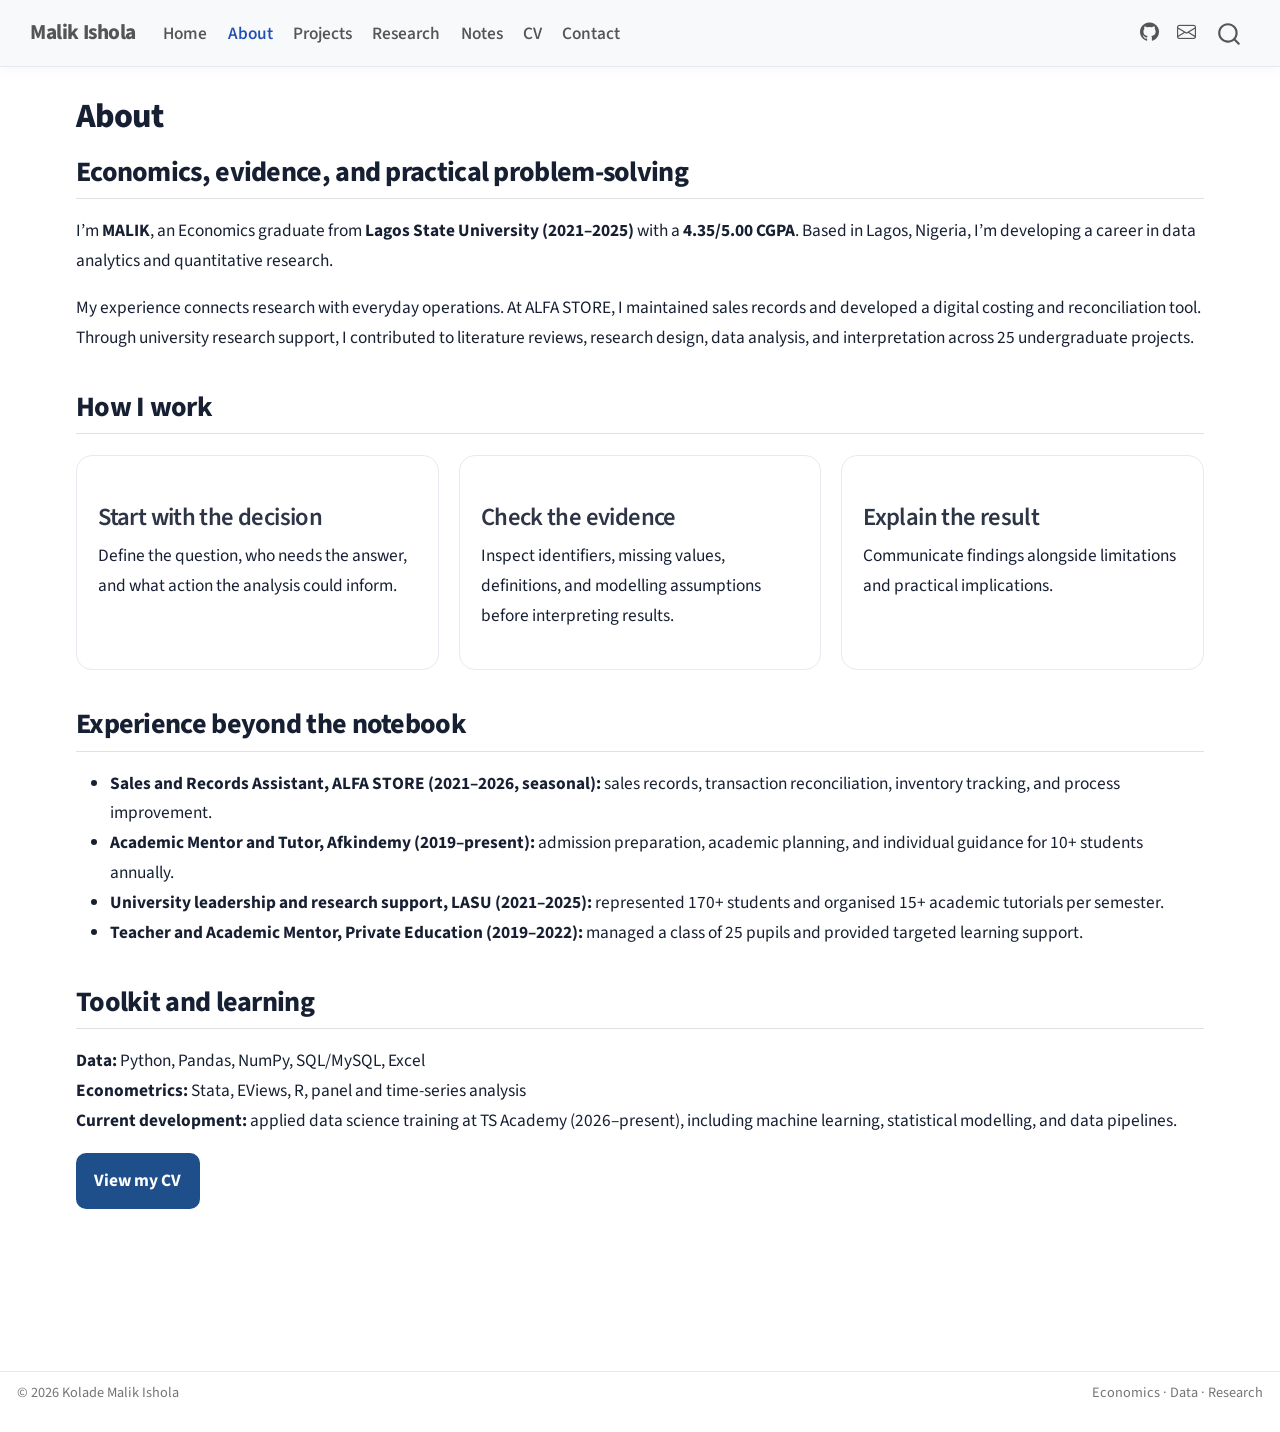
==== about.html @ ad55d072 "Built site for gh-pages" ====
<!DOCTYPE html>
<html xmlns="http://www.w3.org/1999/xhtml" lang="en" xml:lang="en"><head>

<meta charset="utf-8">
<meta name="generator" content="quarto-1.10.18">

<meta name="viewport" content="width=device-width, initial-scale=1.0, user-scalable=yes">


<title>About – Malik Ishola</title>
<style>
/* Default styles provided by pandoc.
** See https://pandoc.org/MANUAL.html#variables-for-html for config info.
*/
span.smallcaps{font-variant: small-caps;}
div.columns{display: flex; gap: 1.5em;}
div.column{flex: auto;}
@media screen {
div.columns{gap: min(4vw, 1.5em);}
div.column{overflow-x: auto;}
}
div.hanging-indent{margin-left: 1.5em; text-indent: -1.5em;}
ul.task-list{list-style: none;}
ul.task-list li input[type="checkbox"] {
  width: 0.8em;
  margin: 0 0.8em 0.2em -1em; /* quarto-specific, see https://github.com/quarto-dev/quarto-cli/issues/4556 */ 
  vertical-align: middle;
}
</style>


<script src="site_libs/quarto-nav/quarto-nav.js"></script>
<script src="site_libs/quarto-nav/headroom.min.js"></script>
<script src="site_libs/clipboard/clipboard.min.js"></script>
<script src="site_libs/quarto-search/autocomplete.umd.js"></script>
<script src="site_libs/quarto-search/fuse.min.js"></script>
<script src="site_libs/quarto-search/quarto-search.js"></script>
<meta name="quarto:offset" content="./">
<script src="site_libs/quarto-html/quarto.js" type="module"></script>
<script src="site_libs/quarto-html/tabsets/tabsets.js" type="module"></script>
<script src="site_libs/quarto-html/popper.min.js"></script>
<script src="site_libs/quarto-html/tippy.umd.min.js"></script>
<script src="site_libs/quarto-html/anchor.min.js"></script>
<link href="site_libs/quarto-html/tippy.css" rel="stylesheet">
<link href="site_libs/quarto-html/quarto-syntax-highlighting-64a204ab8560d761af7679ceaba22944.css" rel="stylesheet" id="quarto-text-highlighting-styles">
<script src="site_libs/bootstrap/bootstrap.min.js"></script>
<link href="site_libs/bootstrap/bootstrap-icons.css" rel="stylesheet">
<link href="site_libs/bootstrap/bootstrap-ea1971949f186b5d7ecce1fd3cf000e4.min.css" rel="stylesheet" append-hash="true" id="quarto-bootstrap" data-mode="light">
<script id="quarto-search-options" type="application/json">{
  "location": "navbar",
  "copy-button": false,
  "collapse-after": 3,
  "panel-placement": "end",
  "type": "overlay",
  "limit": 50,
  "keyboard-shortcut": [
    "f",
    "/",
    "s"
  ],
  "show-item-context": false,
  "language": {
    "search-no-results-text": "No results",
    "search-matching-documents-text": "matching documents",
    "search-copy-link-title": "Copy link to search",
    "search-hide-matches-text": "Hide additional matches",
    "search-more-match-text": "more match in this document",
    "search-more-matches-text": "more matches in this document",
    "search-clear-button-title": "Clear",
    "search-text-placeholder": "",
    "search-detached-cancel-button-title": "Cancel",
    "search-submit-button-title": "Submit",
    "search-label": "Search"
  }
}</script>
<style>html{ scroll-behavior: smooth; }</style>


<link rel="stylesheet" href="styles.css">
</head>

<body class="nav-fixed quarto-light">

<div id="quarto-search-results"></div>
  <header id="quarto-header" class="headroom fixed-top">
    <nav class="navbar navbar-expand-lg " data-bs-theme="dark">
      <div class="navbar-container container-fluid">
      <div class="navbar-brand-container mx-auto">
    <a class="navbar-brand" href="./index.html">
    <span class="navbar-title">Malik Ishola</span>
    </a>
  </div>
            <div id="quarto-search" class="" title="Search"></div>
          <button class="navbar-toggler" type="button" data-bs-toggle="collapse" data-bs-target="#navbarCollapse" aria-controls="navbarCollapse" role="menu" aria-expanded="false" aria-label="Toggle navigation" onclick="if (window.quartoToggleHeadroom) { window.quartoToggleHeadroom(); }">
  <span class="navbar-toggler-icon"></span>
</button>
          <div class="collapse navbar-collapse" id="navbarCollapse">
            <ul class="navbar-nav navbar-nav-scroll me-auto">
  <li class="nav-item">
    <a class="nav-link" href="./index.html"> 
<span class="menu-text">Home</span></a>
  </li>  
  <li class="nav-item">
    <a class="nav-link active" href="./about.html" aria-current="page"> 
<span class="menu-text">About</span></a>
  </li>  
  <li class="nav-item">
    <a class="nav-link" href="./projects.html"> 
<span class="menu-text">Projects</span></a>
  </li>  
  <li class="nav-item">
    <a class="nav-link" href="./research.html"> 
<span class="menu-text">Research</span></a>
  </li>  
  <li class="nav-item">
    <a class="nav-link" href="./articles.html"> 
<span class="menu-text">Notes</span></a>
  </li>  
  <li class="nav-item">
    <a class="nav-link" href="./cv.html"> 
<span class="menu-text">CV</span></a>
  </li>  
  <li class="nav-item">
    <a class="nav-link" href="./contact.html"> 
<span class="menu-text">Contact</span></a>
  </li>  
</ul>
            <ul class="navbar-nav navbar-nav-scroll ms-auto">
  <li class="nav-item compact">
    <a class="nav-link" href="https://github.com/Nicholasmile"> <i class="bi bi-github" role="img" aria-label="GitHub profile">
</i> 
<span class="menu-text"></span></a>
  </li>  
  <li class="nav-item compact">
    <a class="nav-link" href="mailto:theonlykolademalik@gmail.com"> <i class="bi bi-envelope" role="img" aria-label="Email Malik">
</i> 
<span class="menu-text"></span></a>
  </li>  
</ul>
          </div> <!-- /navcollapse -->
            <div class="quarto-navbar-tools">
</div>
      </div> <!-- /container-fluid -->
    </nav>
</header>
<!-- content -->
<div id="quarto-content" class="quarto-container page-columns page-rows-contents page-layout-full page-navbar">
<!-- sidebar -->
<!-- margin-sidebar -->
    
<!-- main -->
<main class="content column-page" id="quarto-document-content">

<header id="title-block-header" class="quarto-title-block default">
<div class="quarto-title">
<h1 class="title">About</h1>
</div>



<div class="quarto-title-meta column-page">

    
  
    
  </div>
  


</header>


<section id="economics-evidence-and-practical-problem-solving" class="level2">
<h2 class="anchored" data-anchor-id="economics-evidence-and-practical-problem-solving">Economics, evidence, and practical problem-solving</h2>
<p>I’m <strong>MALIK</strong>, an Economics graduate from <strong>Lagos State University (2021–2025)</strong> with a <strong>4.35/5.00 CGPA</strong>. Based in Lagos, Nigeria, I’m developing a career in data analytics and quantitative research.</p>
<p>My experience connects research with everyday operations. At ALFA STORE, I maintained sales records and developed a digital costing and reconciliation tool. Through university research support, I contributed to literature reviews, research design, data analysis, and interpretation across 25 undergraduate projects.</p>
</section>
<section id="how-i-work" class="level2">
<h2 class="anchored" data-anchor-id="how-i-work">How I work</h2>
<div class="card-grid">
<section id="start-with-the-decision" class="level3 info-card">
<h3 class="anchored" data-anchor-id="start-with-the-decision">Start with the decision</h3>
<p>Define the question, who needs the answer, and what action the analysis could inform.</p>
</section>
<section id="check-the-evidence" class="level3 info-card">
<h3 class="anchored" data-anchor-id="check-the-evidence">Check the evidence</h3>
<p>Inspect identifiers, missing values, definitions, and modelling assumptions before interpreting results.</p>
</section>
<section id="explain-the-result" class="level3 info-card">
<h3 class="anchored" data-anchor-id="explain-the-result">Explain the result</h3>
<p>Communicate findings alongside limitations and practical implications.</p>
</section>
</div>
</section>
<section id="experience-beyond-the-notebook" class="level2">
<h2 class="anchored" data-anchor-id="experience-beyond-the-notebook">Experience beyond the notebook</h2>
<ul>
<li><strong>Sales and Records Assistant, ALFA STORE (2021–2026, seasonal):</strong> sales records, transaction reconciliation, inventory tracking, and process improvement.</li>
<li><strong>Academic Mentor and Tutor, Afkindemy (2019–present):</strong> admission preparation, academic planning, and individual guidance for 10+ students annually.</li>
<li><strong>University leadership and research support, LASU (2021–2025):</strong> represented 170+ students and organised 15+ academic tutorials per semester.</li>
<li><strong>Teacher and Academic Mentor, Private Education (2019–2022):</strong> managed a class of 25 pupils and provided targeted learning support.</li>
</ul>
</section>
<section id="toolkit-and-learning" class="level2">
<h2 class="anchored" data-anchor-id="toolkit-and-learning">Toolkit and learning</h2>
<p><strong>Data:</strong> Python, Pandas, NumPy, SQL/MySQL, Excel<br>
<strong>Econometrics:</strong> Stata, EViews, R, panel and time-series analysis<br>
<strong>Current development:</strong> applied data science training at TS Academy (2026–present), including machine learning, statistical modelling, and data pipelines.</p>
<p><a href="./cv.html" class="btn-primary-custom">View my CV</a></p>


</section>

<a onclick="window.scrollTo(0, 0); return false;" role="button" id="quarto-back-to-top"><i class="bi bi-arrow-up"></i> Back to top</a></main> <!-- /main -->
<script id="quarto-html-after-body" type="application/javascript">
  window.document.addEventListener("DOMContentLoaded", function (event) {
    const icon = "";
    const anchorJS = new window.AnchorJS();
    anchorJS.options = {
      placement: 'right',
      icon: icon
    };
    anchorJS.add('.anchored');
    const isCodeAnnotation = (el) => {
      for (const clz of el.classList) {
        if (clz.startsWith('code-annotation-')) {                     
          return true;
        }
      }
      return false;
    }
    const onCopySuccess = function(e) {
      // button target
      const button = e.trigger;
      // don't keep focus
      button.blur();
      // flash "checked"
      button.classList.add('code-copy-button-checked');
      var currentTitle = button.getAttribute("title");
      button.setAttribute("title", "Copied!");
      let tooltip;
      if (window.bootstrap) {
        button.setAttribute("data-bs-toggle", "tooltip");
        button.setAttribute("data-bs-placement", "left");
        button.setAttribute("data-bs-title", "Copied!");
        tooltip = new bootstrap.Tooltip(button, 
          { trigger: "manual", 
            customClass: "code-copy-button-tooltip",
            offset: [0, -8]});
        tooltip.show();    
      }
      setTimeout(function() {
        if (tooltip) {
          tooltip.hide();
          button.removeAttribute("data-bs-title");
          button.removeAttribute("data-bs-toggle");
          button.removeAttribute("data-bs-placement");
        }
        button.setAttribute("title", currentTitle);
        button.classList.remove('code-copy-button-checked');
      }, 1000);
      // clear code selection
      e.clearSelection();
    }
    const getTextToCopy = function(trigger) {
      const outerScaffold = trigger.parentElement.cloneNode(true);
      const codeEl = outerScaffold.querySelector('code');
      for (const childEl of codeEl.children) {
        if (isCodeAnnotation(childEl)) {
          childEl.remove();
        }
      }
      return codeEl.innerText;
    }
    const clipboard = new window.ClipboardJS('.code-copy-button:not([data-in-quarto-modal])', {
      text: getTextToCopy
    });
    clipboard.on('success', onCopySuccess);
    if (window.document.getElementById('quarto-embedded-source-code-modal')) {
      const clipboardModal = new window.ClipboardJS('.code-copy-button[data-in-quarto-modal]', {
        text: getTextToCopy,
        container: window.document.getElementById('quarto-embedded-source-code-modal')
      });
      clipboardModal.on('success', onCopySuccess);
    }
      var localhostRegex = new RegExp(/^(?:http|https):\/\/localhost\:?[0-9]*\//);
      var mailtoRegex = new RegExp(/^mailto:/);
        var filterRegex = new RegExp("https:\/\/nicholasmile\.github\.io\/malik_kolade\.github\.io\/");
      var isInternal = (href) => {
          return filterRegex.test(href) || localhostRegex.test(href) || mailtoRegex.test(href);
      }
      // Inspect non-navigation links and adorn them if external
     var links = window.document.querySelectorAll('a[href]:not(.nav-link):not(.navbar-brand):not(.toc-action):not(.sidebar-link):not(.sidebar-item-toggle):not(.pagination-link):not(.no-external):not([aria-hidden]):not(.dropdown-item):not(.quarto-navigation-tool):not(.about-link)');
      for (var i=0; i<links.length; i++) {
        const link = links[i];
        if (!isInternal(link.href)) {
          // undo the damage that might have been done by quarto-nav.js in the case of
          // links that we want to consider external
          if (link.dataset.originalHref !== undefined) {
            link.href = link.dataset.originalHref;
          }
            // target, if specified
            link.setAttribute("target", "_blank");
            if (link.getAttribute("rel") === null) {
              link.setAttribute("rel", "noopener");
            }
        }
      }
    function tippyHover(el, contentFn, onTriggerFn, onUntriggerFn) {
      const config = {
        allowHTML: true,
        maxWidth: 500,
        delay: 100,
        arrow: false,
        appendTo: function(el) {
            return el.parentElement;
        },
        interactive: true,
        interactiveBorder: 10,
        theme: 'quarto',
        placement: 'bottom-start',
      };
      if (contentFn) {
        config.content = contentFn;
      }
      if (onTriggerFn) {
        config.onTrigger = onTriggerFn;
      }
      if (onUntriggerFn) {
        config.onUntrigger = onUntriggerFn;
      }
      window.tippy(el, config); 
    }
    const noterefs = window.document.querySelectorAll('a[role="doc-noteref"]');
    for (var i=0; i<noterefs.length; i++) {
      const ref = noterefs[i];
      tippyHover(ref, function() {
        // use id or data attribute instead here
        let href = ref.getAttribute('data-footnote-href') || ref.getAttribute('href');
        try { href = new URL(href).hash; } catch {}
        const id = href.replace(/^#\/?/, "");
        const note = window.document.getElementById(id);
        if (note) {
          return note.innerHTML;
        } else {
          return "";
        }
      });
    }
    const xrefs = window.document.querySelectorAll('a.quarto-xref');
    const processXRef = (id, note) => {
      // Strip column container classes
      const stripColumnClz = (el) => {
        el.classList.remove("page-full", "page-columns");
        if (el.children) {
          for (const child of el.children) {
            stripColumnClz(child);
          }
        }
      }
      stripColumnClz(note)
      if (id === null || id.startsWith('sec-')) {
        // Special case sections, only their first couple elements
        const container = document.createElement("div");
        if (note.children && note.children.length > 2) {
          container.appendChild(note.children[0].cloneNode(true));
          for (let i = 1; i < note.children.length; i++) {
            const child = note.children[i];
            if (child.tagName === "P" && child.innerText === "") {
              continue;
            } else {
              container.appendChild(child.cloneNode(true));
              break;
            }
          }
          if (window.Quarto?.typesetMath) {
            window.Quarto.typesetMath(container);
          }
          return container.innerHTML
        } else {
          if (window.Quarto?.typesetMath) {
            window.Quarto.typesetMath(note);
          }
          return note.innerHTML;
        }
      } else {
        // Remove any anchor links if they are present
        const anchorLink = note.querySelector('a.anchorjs-link');
        if (anchorLink) {
          anchorLink.remove();
        }
        if (window.Quarto?.typesetMath) {
          window.Quarto.typesetMath(note);
        }
        if (note.classList.contains("callout")) {
          return note.outerHTML;
        } else {
          return note.innerHTML;
        }
      }
    }
    for (var i=0; i<xrefs.length; i++) {
      const xref = xrefs[i];
      tippyHover(xref, undefined, function(instance) {
        instance.disable();
        let url = xref.getAttribute('href');
        let hash = undefined; 
        if (url.startsWith('#')) {
          hash = url;
        } else {
          try { hash = new URL(url).hash; } catch {}
        }
        if (hash) {
          const id = hash.replace(/^#\/?/, "");
          const note = window.document.getElementById(id);
          if (note !== null) {
            try {
              const html = processXRef(id, note.cloneNode(true));
              instance.setContent(html);
            } finally {
              instance.enable();
              instance.show();
            }
          } else {
            // See if we can fetch this
            fetch(url.split('#')[0])
            .then(res => res.text())
            .then(html => {
              const parser = new DOMParser();
              const htmlDoc = parser.parseFromString(html, "text/html");
              const note = htmlDoc.getElementById(id);
              if (note !== null) {
                const html = processXRef(id, note);
                instance.setContent(html);
              } 
            }).finally(() => {
              instance.enable();
              instance.show();
            });
          }
        } else {
          // See if we can fetch a full url (with no hash to target)
          // This is a special case and we should probably do some content thinning / targeting
          fetch(url)
          .then(res => res.text())
          .then(html => {
            const parser = new DOMParser();
            const htmlDoc = parser.parseFromString(html, "text/html");
            const note = htmlDoc.querySelector('main.content');
            if (note !== null) {
              // This should only happen for chapter cross references
              // (since there is no id in the URL)
              // remove the first header
              if (note.children.length > 0 && note.children[0].tagName === "HEADER") {
                note.children[0].remove();
              }
              const html = processXRef(null, note);
              instance.setContent(html);
            } 
          }).finally(() => {
            instance.enable();
            instance.show();
          });
        }
      }, function(instance) {
      });
    }
        let selectedAnnoteEl;
        const selectorForAnnotation = ( cell, annotation) => {
          let cellAttr = 'data-code-cell="' + cell + '"';
          let lineAttr = 'data-code-annotation="' +  annotation + '"';
          const selector = 'span[' + cellAttr + '][' + lineAttr + ']';
          return selector;
        }
        const selectCodeLines = (annoteEl) => {
          const doc = window.document;
          const targetCell = annoteEl.getAttribute("data-target-cell");
          const targetAnnotation = annoteEl.getAttribute("data-target-annotation");
          const annoteSpan = window.document.querySelector(selectorForAnnotation(targetCell, targetAnnotation));
          const lines = annoteSpan.getAttribute("data-code-lines").split(",");
          const lineIds = lines.map((line) => {
            return targetCell + "-" + line;
          })
          let top = null;
          let height = null;
          let parent = null;
          if (lineIds.length > 0) {
              //compute the position of the single el (top and bottom and make a div)
              const el = window.document.getElementById(lineIds[0]);
              top = el.offsetTop;
              height = el.offsetHeight;
              parent = el.parentElement.parentElement;
            if (lineIds.length > 1) {
              const lastEl = window.document.getElementById(lineIds[lineIds.length - 1]);
              const bottom = lastEl.offsetTop + lastEl.offsetHeight;
              height = bottom - top;
            }
            if (top !== null && height !== null && parent !== null) {
              // cook up a div (if necessary) and position it 
              let div = window.document.getElementById("code-annotation-line-highlight");
              if (div === null) {
                div = window.document.createElement("div");
                div.setAttribute("id", "code-annotation-line-highlight");
                div.style.position = 'absolute';
                parent.appendChild(div);
              }
              div.style.top = top - 2 + "px";
              div.style.height = height + 4 + "px";
              div.style.left = 0;
              let gutterDiv = window.document.getElementById("code-annotation-line-highlight-gutter");
              if (gutterDiv === null) {
                gutterDiv = window.document.createElement("div");
                gutterDiv.setAttribute("id", "code-annotation-line-highlight-gutter");
                gutterDiv.style.position = 'absolute';
                const codeCell = window.document.getElementById(targetCell);
                const gutter = codeCell.querySelector('.code-annotation-gutter');
                gutter.appendChild(gutterDiv);
              }
              gutterDiv.style.top = top - 2 + "px";
              gutterDiv.style.height = height + 4 + "px";
            }
            selectedAnnoteEl = annoteEl;
          }
        };
        const unselectCodeLines = () => {
          const elementsIds = ["code-annotation-line-highlight", "code-annotation-line-highlight-gutter"];
          elementsIds.forEach((elId) => {
            const div = window.document.getElementById(elId);
            if (div) {
              div.remove();
            }
          });
          selectedAnnoteEl = undefined;
        };
          // Handle positioning of the toggle
      window.addEventListener(
        "resize",
        throttle(() => {
          elRect = undefined;
          if (selectedAnnoteEl) {
            selectCodeLines(selectedAnnoteEl);
          }
        }, 10)
      );
      function throttle(fn, ms) {
      let throttle = false;
      let timer;
        return (...args) => {
          if(!throttle) { // first call gets through
              fn.apply(this, args);
              throttle = true;
          } else { // all the others get throttled
              if(timer) clearTimeout(timer); // cancel #2
              timer = setTimeout(() => {
                fn.apply(this, args);
                timer = throttle = false;
              }, ms);
          }
        };
      }
        // Attach click handler to the DT
        const annoteDls = window.document.querySelectorAll('dt[data-target-cell]');
        for (const annoteDlNode of annoteDls) {
          annoteDlNode.addEventListener('click', (event) => {
            const clickedEl = event.target;
            if (clickedEl !== selectedAnnoteEl) {
              unselectCodeLines();
              const activeEl = window.document.querySelector('dt[data-target-cell].code-annotation-active');
              if (activeEl) {
                activeEl.classList.remove('code-annotation-active');
              }
              selectCodeLines(clickedEl);
              clickedEl.classList.add('code-annotation-active');
            } else {
              // Unselect the line
              unselectCodeLines();
              clickedEl.classList.remove('code-annotation-active');
            }
          });
        }
    const findCites = (el) => {
      const parentEl = el.parentElement;
      if (parentEl) {
        const cites = parentEl.dataset.cites;
        if (cites) {
          return {
            el,
            cites: cites.split(' ')
          };
        } else {
          return findCites(el.parentElement)
        }
      } else {
        return undefined;
      }
    };
    var bibliorefs = window.document.querySelectorAll('a[role="doc-biblioref"]');
    for (var i=0; i<bibliorefs.length; i++) {
      const ref = bibliorefs[i];
      const citeInfo = findCites(ref);
      if (citeInfo) {
        tippyHover(citeInfo.el, function() {
          var popup = window.document.createElement('div');
          citeInfo.cites.forEach(function(cite) {
            var citeDiv = window.document.createElement('div');
            citeDiv.classList.add('hanging-indent');
            citeDiv.classList.add('csl-entry');
            var biblioDiv = window.document.getElementById('ref-' + cite);
            if (biblioDiv) {
              citeDiv.innerHTML = biblioDiv.innerHTML;
            }
            popup.appendChild(citeDiv);
          });
          return popup.innerHTML;
        });
      }
    }
  });
  </script>
</div> <!-- /content -->
<footer class="footer">
  <div class="nav-footer">
    <div class="nav-footer-left">
<p>© 2026 Kolade Malik Ishola</p>
</div>   
    <div class="nav-footer-center">
      &nbsp;
    </div>
    <div class="nav-footer-right">
<p>Economics · Data · Research</p>
</div>
  </div>
</footer>




<script src="site_libs/quarto-html/zenscroll-min.js"></script>
</body></html>
---- site_libs/quarto-html/tippy.css ----
.tippy-box[data-animation=fade][data-state=hidden]{opacity:0}[data-tippy-root]{max-width:calc(100vw - 10px)}.tippy-box{position:relative;background-color:#333;color:#fff;border-radius:4px;font-size:14px;line-height:1.4;white-space:normal;outline:0;transition-property:transform,visibility,opacity}.tippy-box[data-placement^=top]>.tippy-arrow{bottom:0}.tippy-box[data-placement^=top]>.tippy-arrow:before{bottom:-7px;left:0;border-width:8px 8px 0;border-top-color:initial;transform-origin:center top}.tippy-box[data-placement^=bottom]>.tippy-arrow{top:0}.tippy-box[data-placement^=bottom]>.tippy-arrow:before{top:-7px;left:0;border-width:0 8px 8px;border-bottom-color:initial;transform-origin:center bottom}.tippy-box[data-placement^=left]>.tippy-arrow{right:0}.tippy-box[data-placement^=left]>.tippy-arrow:before{border-width:8px 0 8px 8px;border-left-color:initial;right:-7px;transform-origin:center left}.tippy-box[data-placement^=right]>.tippy-arrow{left:0}.tippy-box[data-placement^=right]>.tippy-arrow:before{left:-7px;border-width:8px 8px 8px 0;border-right-color:initial;transform-origin:center right}.tippy-box[data-inertia][data-state=visible]{transition-timing-function:cubic-bezier(.54,1.5,.38,1.11)}.tippy-arrow{width:16px;height:16px;color:#333}.tippy-arrow:before{content:"";position:absolute;border-color:transparent;border-style:solid}.tippy-content{position:relative;padding:5px 9px;z-index:1}
---- site_libs/quarto-html/quarto-syntax-highlighting-64a204ab8560d761af7679ceaba22944.css ----
/* quarto syntax highlight colors */
:root {
  --quarto-hl-ot-color: #003B4F;
  --quarto-hl-at-color: #657422;
  --quarto-hl-ss-color: #20794D;
  --quarto-hl-an-color: #5E5E5E;
  --quarto-hl-fu-color: #4758AB;
  --quarto-hl-st-color: #20794D;
  --quarto-hl-cf-color: #003B4F;
  --quarto-hl-op-color: #5E5E5E;
  --quarto-hl-er-color: #AD0000;
  --quarto-hl-bn-color: #AD0000;
  --quarto-hl-al-color: #AD0000;
  --quarto-hl-va-color: #111111;
  --quarto-hl-bu-color: inherit;
  --quarto-hl-ex-color: inherit;
  --quarto-hl-pp-color: #AD0000;
  --quarto-hl-in-color: #5E5E5E;
  --quarto-hl-vs-color: #20794D;
  --quarto-hl-wa-color: #5E5E5E;
  --quarto-hl-do-color: #5E5E5E;
  --quarto-hl-im-color: #00769E;
  --quarto-hl-ch-color: #20794D;
  --quarto-hl-dt-color: #AD0000;
  --quarto-hl-fl-color: #AD0000;
  --quarto-hl-co-color: #5E5E5E;
  --quarto-hl-cv-color: #5E5E5E;
  --quarto-hl-cn-color: #8f5902;
  --quarto-hl-sc-color: #5E5E5E;
  --quarto-hl-dv-color: #AD0000;
  --quarto-hl-kw-color: #003B4F;
}

/* other quarto variables */
:root {
  --quarto-font-monospace: SFMono-Regular, Menlo, Monaco, Consolas, "Liberation Mono", "Courier New", monospace;
}

/* syntax highlight based on Pandoc's rules */
pre > code.sourceCode > span {
  color: #003B4F;
}

code.sourceCode > span {
  color: #003B4F;
}

div.sourceCode,
div.sourceCode pre.sourceCode {
  color: #003B4F;
}

/* Normal */
code span {
  color: #003B4F;
}

/* Alert */
code span.al {
  color: #AD0000;
  font-style: inherit;
}

/* Annotation */
code span.an {
  color: #5E5E5E;
  font-style: inherit;
}

/* Attribute */
code span.at {
  color: #657422;
  font-style: inherit;
}

/* BaseN */
code span.bn {
  color: #AD0000;
  font-style: inherit;
}

/* BuiltIn */
code span.bu {
  font-style: inherit;
}

/* ControlFlow */
code span.cf {
  color: #003B4F;
  font-weight: bold;
  font-style: inherit;
}

/* Char */
code span.ch {
  color: #20794D;
  font-style: inherit;
}

/* Constant */
code span.cn {
  color: #8f5902;
  font-style: inherit;
}

/* Comment */
code span.co {
  color: #5E5E5E;
  font-style: inherit;
}

/* CommentVar */
code span.cv {
  color: #5E5E5E;
  font-style: italic;
}

/* Documentation */
code span.do {
  color: #5E5E5E;
  font-style: italic;
}

/* DataType */
code span.dt {
  color: #AD0000;
  font-style: inherit;
}

/* DecVal */
code span.dv {
  color: #AD0000;
  font-style: inherit;
}

/* Error */
code span.er {
  color: #AD0000;
  font-style: inherit;
}

/* Extension */
code span.ex {
  font-style: inherit;
}

/* Float */
code span.fl {
  color: #AD0000;
  font-style: inherit;
}

/* Function */
code span.fu {
  color: #4758AB;
  font-style: inherit;
}

/* Import */
code span.im {
  color: #00769E;
  font-style: inherit;
}

/* Information */
code span.in {
  color: #5E5E5E;
  font-style: inherit;
}

/* Keyword */
code span.kw {
  color: #003B4F;
  font-weight: bold;
  font-style: inherit;
}

/* Operator */
code span.op {
  color: #5E5E5E;
  font-style: inherit;
}

/* Other */
code span.ot {
  color: #003B4F;
  font-style: inherit;
}

/* Preprocessor */
code span.pp {
  color: #AD0000;
  font-style: inherit;
}

/* SpecialChar */
code span.sc {
  color: #5E5E5E;
  font-style: inherit;
}

/* SpecialString */
code span.ss {
  color: #20794D;
  font-style: inherit;
}

/* String */
code span.st {
  color: #20794D;
  font-style: inherit;
}

/* Variable */
code span.va {
  color: #111111;
  font-style: inherit;
}

/* VerbatimString */
code span.vs {
  color: #20794D;
  font-style: inherit;
}

/* Warning */
code span.wa {
  color: #5E5E5E;
  font-style: italic;
}

.prevent-inlining {
  content: "</";
}

/*# sourceMappingURL=9d8d5bb603a83b8298b89080a598c93b.css.map */
---- styles.css ----
/* ---------- Base ---------- */
:root {
  --ink: #172033;
  --muted: #667085;
  --paper: #ffffff;
  --soft: #f5f7fb;
  --line: #e6eaf0;
  --brand: #1f4f8a;
  --brand-dark: #173c6a;
  --accent: #2d6cdf;
}

html { scroll-behavior: smooth; }
body {
  color: var(--ink);
  background: var(--paper);
  font-size: 1.02rem;
  line-height: 1.72;
}

.navbar {
  border-bottom: 1px solid var(--line);
  box-shadow: 0 2px 14px rgba(16, 24, 40, 0.04);
}
.navbar-brand { font-weight: 750; letter-spacing: -0.02em; }
.nav-link { font-weight: 550; }

#quarto-content { max-width: 1180px; margin: 0 auto; }

h1, h2, h3, h4 {
  color: var(--ink);
  letter-spacing: -0.025em;
}
h1 { font-weight: 800; }
h2 { margin-top: 2.2rem; font-weight: 750; }
a { color: var(--brand); }

/* ---------- Hero ---------- */
.hero {
  padding: 6rem 0 4.5rem;
  display: grid;
  grid-template-columns: 1.45fr 0.75fr;
  gap: 3.5rem;
  align-items: center;
}
.hero-kicker {
  display: inline-block;
  color: var(--brand);
  background: #edf4ff;
  border: 1px solid #d9e8ff;
  border-radius: 999px;
  padding: 0.34rem 0.8rem;
  font-weight: 700;
  font-size: 0.86rem;
  margin-bottom: 1rem;
}
.hero h1 {
  font-size: clamp(2.65rem, 6vw, 5rem);
  line-height: 0.98;
  margin: 0 0 1.4rem;
}
.hero .lead {
  color: var(--muted);
  font-size: 1.25rem;
  max-width: 760px;
  margin-bottom: 1.8rem;
}
.hero-panel {
  background: linear-gradient(145deg, #f8fbff, #eef4fb);
  border: 1px solid var(--line);
  border-radius: 24px;
  padding: 1.5rem;
  box-shadow: 0 16px 50px rgba(31,79,138,.08);
}
.hero-panel .mini-label { color: var(--muted); font-size: .82rem; text-transform: uppercase; letter-spacing: .08em; }
.hero-panel .skill { border-bottom: 1px solid var(--line); padding: .8rem 0; font-weight: 650; }
.hero-panel .skill:last-child { border-bottom: 0; }

.actions { display: flex; flex-wrap: wrap; gap: .8rem; }
.btn-primary-custom,
.btn-secondary-custom {
  display: inline-block;
  padding: .78rem 1.08rem;
  border-radius: 10px;
  font-weight: 700;
  text-decoration: none;
}
.btn-primary-custom { background: var(--brand); color: white !important; }
.btn-primary-custom:hover { background: var(--brand-dark); }
.btn-secondary-custom { border: 1px solid var(--line); color: var(--ink) !important; background: #fff; }
.btn-secondary-custom:hover { border-color: #cbd2dc; background: #fafbfc; }

/* ---------- Sections / cards ---------- */
.section-intro { color: var(--muted); max-width: 760px; font-size: 1.08rem; }
.card-grid {
  display: grid;
  grid-template-columns: repeat(3, minmax(0, 1fr));
  gap: 1.15rem;
  margin: 1.25rem 0 2rem;
}
.project-card,
.info-card {
  border: 1px solid var(--line);
  border-radius: 16px;
  padding: 1.25rem;
  background: #fff;
  transition: transform .18s ease, box-shadow .18s ease, border-color .18s ease;
}
.project-card:hover {
  transform: translateY(-3px);
  border-color: #cad5e3;
  box-shadow: 0 12px 30px rgba(16,24,40,.08);
}
.project-card h3 { margin-top: .3rem; margin-bottom: .55rem; font-size: 1.25rem; }
.project-card p { color: var(--muted); font-size: .96rem; }
.tag {
  display: inline-block;
  margin: .18rem .24rem .18rem 0;
  padding: .22rem .55rem;
  border-radius: 999px;
  background: var(--soft);
  border: 1px solid var(--line);
  color: #475467;
  font-size: .78rem;
  font-weight: 650;
}
.project-link { font-weight: 700; text-decoration: none; }

.stat-strip {
  display: grid;
  grid-template-columns: repeat(4, 1fr);
  gap: .8rem;
  margin: 1.8rem 0 3rem;
}
.stat {
  border-top: 2px solid var(--ink);
  padding-top: .85rem;
}
.stat strong { display: block; font-size: 1.15rem; }
.stat span { color: var(--muted); font-size: .9rem; }

.feature-band {
  margin: 3rem 0;
  padding: 2rem;
  border-radius: 20px;
  background: var(--soft);
  border: 1px solid var(--line);
}

/* ---------- Project pages ---------- */
.project-meta {
  display: flex;
  flex-wrap: wrap;
  gap: .5rem;
  margin: 1rem 0 2rem;
}
.callout-note { border-left-color: var(--brand) !important; }

/* ---------- Timeline ---------- */
.timeline-item {
  border-left: 2px solid var(--line);
  padding: 0 0 1.3rem 1.2rem;
  margin-left: .4rem;
}
.timeline-item strong { display: block; }
.timeline-item span { color: var(--muted); font-size: .92rem; }

/* ---------- Footer ---------- */
.nav-footer { border-top: 1px solid var(--line); margin-top: 4rem; }

@media (max-width: 900px) {
  .hero { grid-template-columns: 1fr; padding-top: 3.6rem; }
  .card-grid { grid-template-columns: 1fr; }
  .stat-strip { grid-template-columns: repeat(2, 1fr); }
}
@media (max-width: 560px) {
  .hero h1 { font-size: 2.7rem; }
  .stat-strip { grid-template-columns: 1fr; }
}

/* Portfolio presentation and accessibility */
.hero { padding: 3.5rem 0 2rem; grid-template-columns: 1.35fr 0.85fr; gap: 2.8rem; }
.hero h1 { font-size: clamp(2.65rem, 5vw, 4.5rem); line-height: 1.06; }
.hero-footnote, .metric-note { color: var(--muted); font-size: .86rem; }
.hero-footnote { margin-top: 1.4rem; }
.metric-note { margin-top: -1.8rem; margin-bottom: 2.5rem; }
.portrait-panel { overflow: hidden; border-radius: 22px; border: 1px solid var(--line); background: var(--soft); box-shadow: 0 18px 48px rgba(23,32,51,.09); }
.portrait-panel p { margin: 0; }
.profile-photo { width: 100%; height: auto; display: block; }
.portrait-caption { padding: 1rem 1.25rem; font-weight: 700; }
.portrait-caption span { display: block; color: var(--muted); font-size: .82rem; font-weight: 400; }
.project-card { display: flex; flex-direction: column; }
.project-card > p:last-child { margin-top: auto; padding-top: .6rem; }
.info-card { overflow-wrap: anywhere; }
.actions > p { display: flex; flex-wrap: wrap; gap: .8rem; margin-bottom: 0; }
.feature-band h2 { margin-top: 0; }
a:focus-visible { outline: 3px solid var(--accent); outline-offset: 4px; border-radius: 3px; }
@media (max-width: 900px) {
 .hero { grid-template-columns: 1fr; padding-top: 2rem; gap: 1.8rem; }
 .portrait-panel { max-width: 420px; }
}
@media (max-width: 560px) {
 .hero h1 { font-size: 2.7rem; }
 .hero .lead { font-size: 1.08rem; }
 .feature-band { padding: 1.3rem; }
 .stat-strip { grid-template-columns: repeat(2,minmax(0,1fr)); }
 .stat strong { font-size: 1rem; }
}
@media (prefers-reduced-motion: reduce) {
 html { scroll-behavior: auto; }
 .project-card, .info-card { transition: none; }
 .project-card:hover { transform: none; }
}
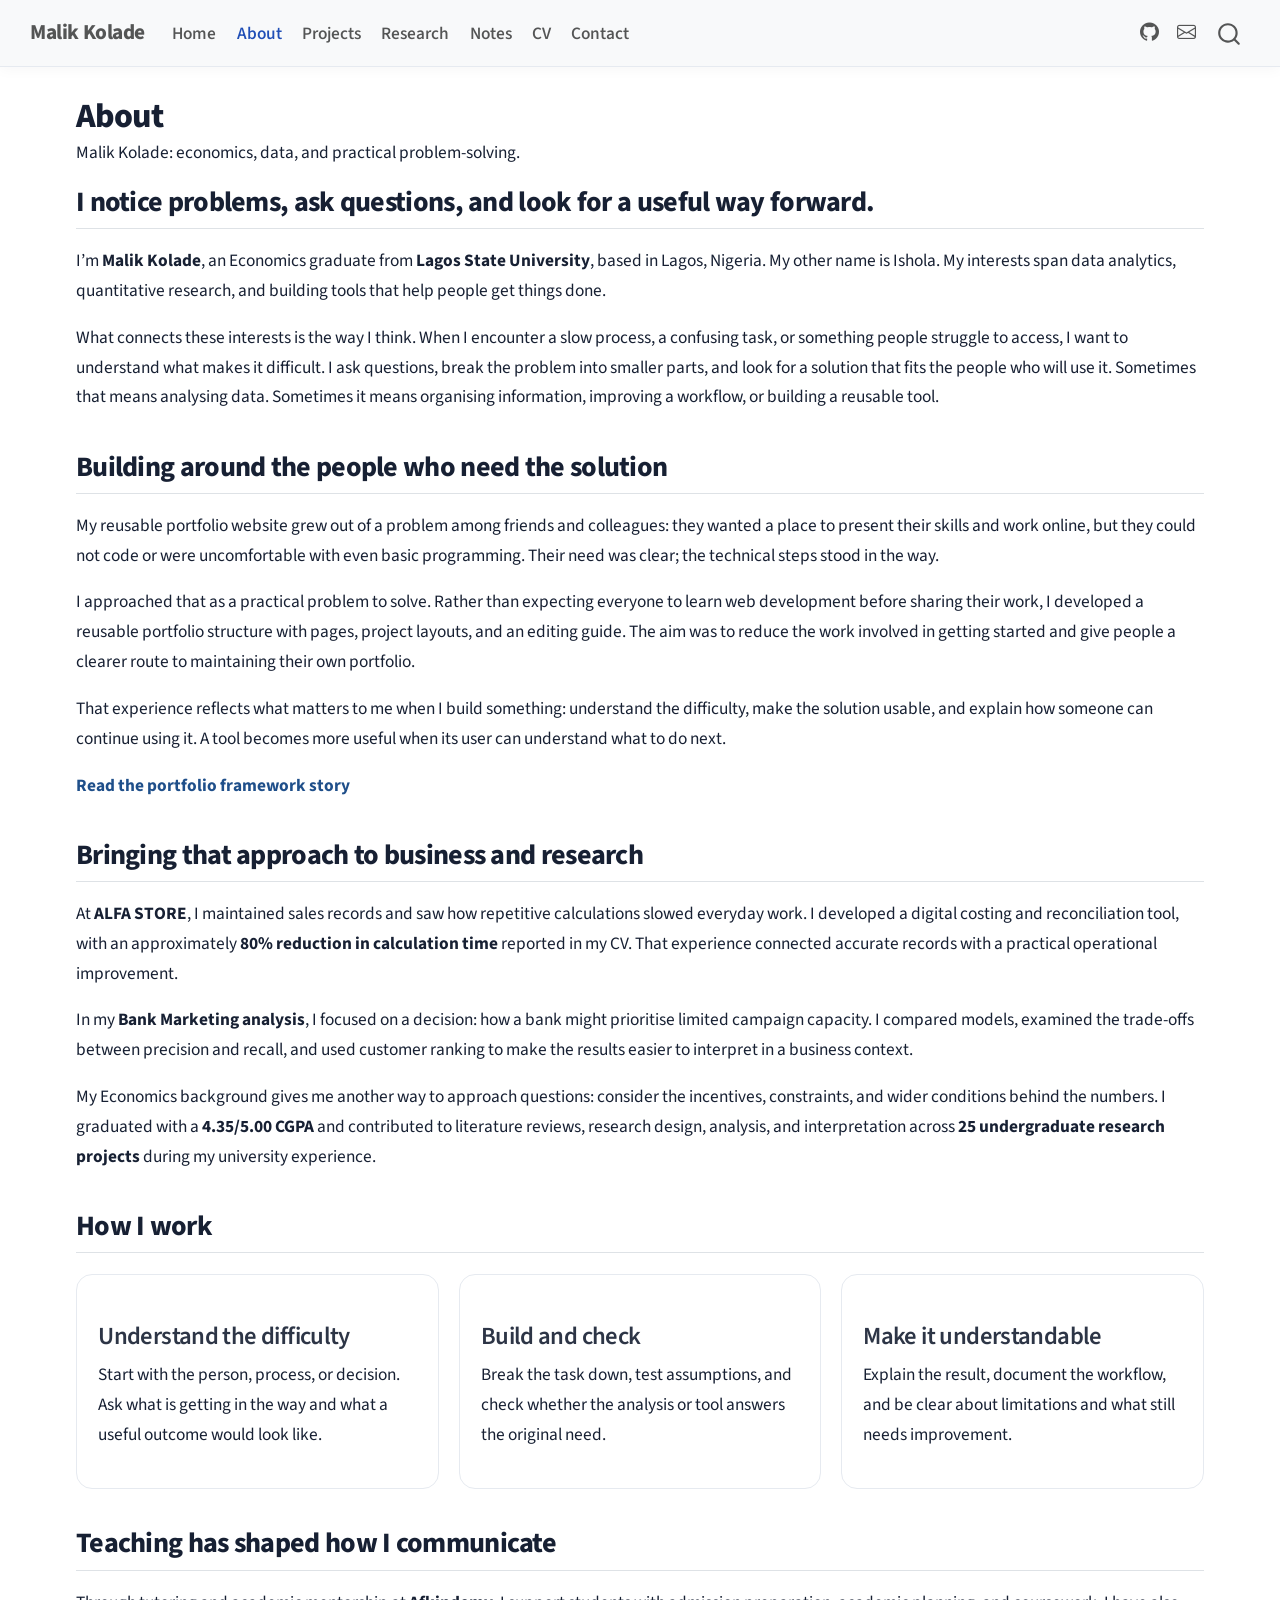
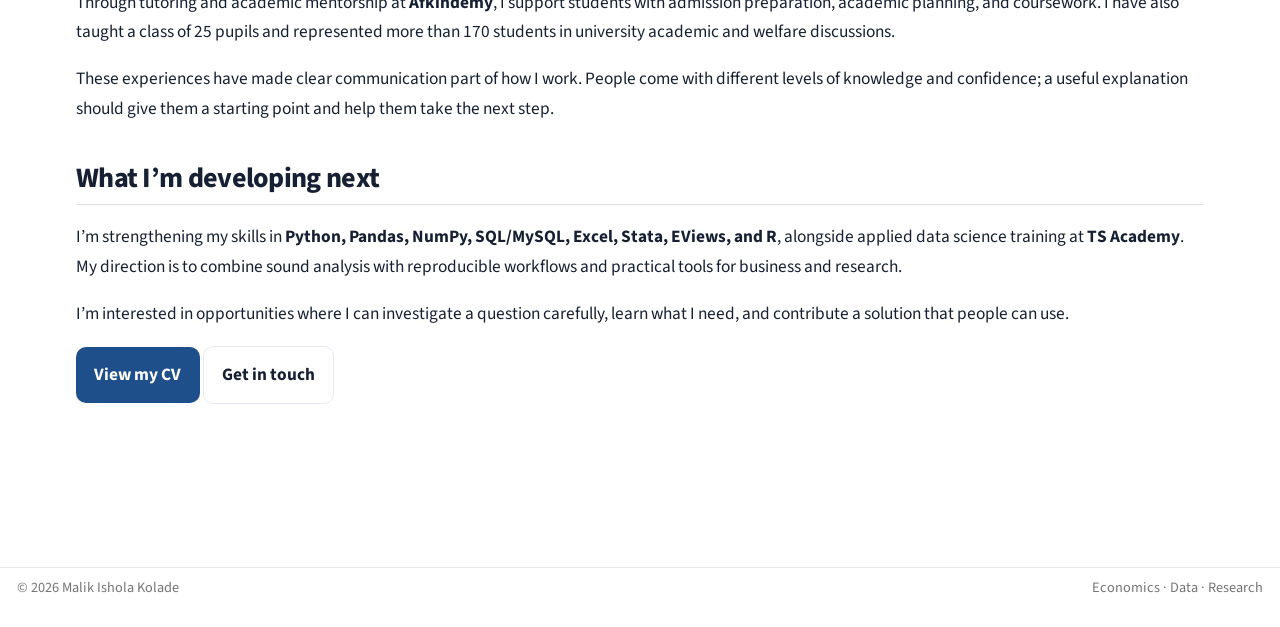
==== commit a0811554: "Built site for gh-pages" ====
--- a/about.html
+++ b/about.html
@@ -6,8 +6,9 @@
 
 <meta name="viewport" content="width=device-width, initial-scale=1.0, user-scalable=yes">
 
-
-<title>About – Malik Ishola</title>
+<meta name="description" content="Malik Kolade: economics, data, and practical problem-solving.">
+
+<title>About – Malik Kolade</title>
 <style>
 /* Default styles provided by pandoc.
 ** See https://pandoc.org/MANUAL.html#variables-for-html for config info.
@@ -87,7 +88,7 @@
       <div class="navbar-container container-fluid">
       <div class="navbar-brand-container mx-auto">
     <a class="navbar-brand" href="./index.html">
-    <span class="navbar-title">Malik Ishola</span>
+    <span class="navbar-title">Malik Kolade</span>
     </a>
   </div>
             <div id="quarto-search" class="" title="Search"></div>
@@ -156,6 +157,11 @@
 <h1 class="title">About</h1>
 </div>
 
+<div>
+  <div class="description">
+    Malik Kolade: economics, data, and practical problem-solving.
+  </div>
+</div>
 
 
 <div class="quarto-title-meta column-page">
@@ -170,43 +176,51 @@
 </header>
 
 
-<section id="economics-evidence-and-practical-problem-solving" class="level2">
-<h2 class="anchored" data-anchor-id="economics-evidence-and-practical-problem-solving">Economics, evidence, and practical problem-solving</h2>
-<p>I’m <strong>MALIK</strong>, an Economics graduate from <strong>Lagos State University (2021–2025)</strong> with a <strong>4.35/5.00 CGPA</strong>. Based in Lagos, Nigeria, I’m developing a career in data analytics and quantitative research.</p>
-<p>My experience connects research with everyday operations. At ALFA STORE, I maintained sales records and developed a digital costing and reconciliation tool. Through university research support, I contributed to literature reviews, research design, data analysis, and interpretation across 25 undergraduate projects.</p>
+<section id="i-notice-problems-ask-questions-and-look-for-a-useful-way-forward." class="level2">
+<h2 class="anchored" data-anchor-id="i-notice-problems-ask-questions-and-look-for-a-useful-way-forward.">I notice problems, ask questions, and look for a useful way forward.</h2>
+<p>I’m <strong>Malik Kolade</strong>, an Economics graduate from <strong>Lagos State University</strong>, based in Lagos, Nigeria. My other name is Ishola. My interests span data analytics, quantitative research, and building tools that help people get things done.</p>
+<p>What connects these interests is the way I think. When I encounter a slow process, a confusing task, or something people struggle to access, I want to understand what makes it difficult. I ask questions, break the problem into smaller parts, and look for a solution that fits the people who will use it. Sometimes that means analysing data. Sometimes it means organising information, improving a workflow, or building a reusable tool.</p>
+</section>
+<section id="building-around-the-people-who-need-the-solution" class="level2">
+<h2 class="anchored" data-anchor-id="building-around-the-people-who-need-the-solution">Building around the people who need the solution</h2>
+<p>My reusable portfolio website grew out of a problem among friends and colleagues: they wanted a place to present their skills and work online, but they could not code or were uncomfortable with even basic programming. Their need was clear; the technical steps stood in the way.</p>
+<p>I approached that as a practical problem to solve. Rather than expecting everyone to learn web development before sharing their work, I developed a reusable portfolio structure with pages, project layouts, and an editing guide. The aim was to reduce the work involved in getting started and give people a clearer route to maintaining their own portfolio.</p>
+<p>That experience reflects what matters to me when I build something: understand the difficulty, make the solution usable, and explain how someone can continue using it. A tool becomes more useful when its user can understand what to do next.</p>
+<p><a href="./projects/reusable-portfolio.html" class="project-link">Read the portfolio framework story</a></p>
+</section>
+<section id="bringing-that-approach-to-business-and-research" class="level2">
+<h2 class="anchored" data-anchor-id="bringing-that-approach-to-business-and-research">Bringing that approach to business and research</h2>
+<p>At <strong>ALFA STORE</strong>, I maintained sales records and saw how repetitive calculations slowed everyday work. I developed a digital costing and reconciliation tool, with an approximately <strong>80% reduction in calculation time</strong> reported in my CV. That experience connected accurate records with a practical operational improvement.</p>
+<p>In my <strong>Bank Marketing analysis</strong>, I focused on a decision: how a bank might prioritise limited campaign capacity. I compared models, examined the trade-offs between precision and recall, and used customer ranking to make the results easier to interpret in a business context.</p>
+<p>My Economics background gives me another way to approach questions: consider the incentives, constraints, and wider conditions behind the numbers. I graduated with a <strong>4.35/5.00 CGPA</strong> and contributed to literature reviews, research design, analysis, and interpretation across <strong>25 undergraduate research projects</strong> during my university experience.</p>
 </section>
 <section id="how-i-work" class="level2">
 <h2 class="anchored" data-anchor-id="how-i-work">How I work</h2>
 <div class="card-grid">
-<section id="start-with-the-decision" class="level3 info-card">
-<h3 class="anchored" data-anchor-id="start-with-the-decision">Start with the decision</h3>
-<p>Define the question, who needs the answer, and what action the analysis could inform.</p>
-</section>
-<section id="check-the-evidence" class="level3 info-card">
-<h3 class="anchored" data-anchor-id="check-the-evidence">Check the evidence</h3>
-<p>Inspect identifiers, missing values, definitions, and modelling assumptions before interpreting results.</p>
-</section>
-<section id="explain-the-result" class="level3 info-card">
-<h3 class="anchored" data-anchor-id="explain-the-result">Explain the result</h3>
-<p>Communicate findings alongside limitations and practical implications.</p>
+<section id="understand-the-difficulty" class="level3 info-card">
+<h3 class="anchored" data-anchor-id="understand-the-difficulty">Understand the difficulty</h3>
+<p>Start with the person, process, or decision. Ask what is getting in the way and what a useful outcome would look like.</p>
+</section>
+<section id="build-and-check" class="level3 info-card">
+<h3 class="anchored" data-anchor-id="build-and-check">Build and check</h3>
+<p>Break the task down, test assumptions, and check whether the analysis or tool answers the original need.</p>
+</section>
+<section id="make-it-understandable" class="level3 info-card">
+<h3 class="anchored" data-anchor-id="make-it-understandable">Make it understandable</h3>
+<p>Explain the result, document the workflow, and be clear about limitations and what still needs improvement.</p>
 </section>
 </div>
 </section>
-<section id="experience-beyond-the-notebook" class="level2">
-<h2 class="anchored" data-anchor-id="experience-beyond-the-notebook">Experience beyond the notebook</h2>
-<ul>
-<li><strong>Sales and Records Assistant, ALFA STORE (2021–2026, seasonal):</strong> sales records, transaction reconciliation, inventory tracking, and process improvement.</li>
-<li><strong>Academic Mentor and Tutor, Afkindemy (2019–present):</strong> admission preparation, academic planning, and individual guidance for 10+ students annually.</li>
-<li><strong>University leadership and research support, LASU (2021–2025):</strong> represented 170+ students and organised 15+ academic tutorials per semester.</li>
-<li><strong>Teacher and Academic Mentor, Private Education (2019–2022):</strong> managed a class of 25 pupils and provided targeted learning support.</li>
-</ul>
-</section>
-<section id="toolkit-and-learning" class="level2">
-<h2 class="anchored" data-anchor-id="toolkit-and-learning">Toolkit and learning</h2>
-<p><strong>Data:</strong> Python, Pandas, NumPy, SQL/MySQL, Excel<br>
-<strong>Econometrics:</strong> Stata, EViews, R, panel and time-series analysis<br>
-<strong>Current development:</strong> applied data science training at TS Academy (2026–present), including machine learning, statistical modelling, and data pipelines.</p>
-<p><a href="./cv.html" class="btn-primary-custom">View my CV</a></p>
+<section id="teaching-has-shaped-how-i-communicate" class="level2">
+<h2 class="anchored" data-anchor-id="teaching-has-shaped-how-i-communicate">Teaching has shaped how I communicate</h2>
+<p>Through tutoring and academic mentorship at <strong>Afkindemy</strong>, I support students with admission preparation, academic planning, and coursework. I have also taught a class of 25 pupils and represented more than 170 students in university academic and welfare discussions.</p>
+<p>These experiences have made clear communication part of how I work. People come with different levels of knowledge and confidence; a useful explanation should give them a starting point and help them take the next step.</p>
+</section>
+<section id="what-im-developing-next" class="level2">
+<h2 class="anchored" data-anchor-id="what-im-developing-next">What I’m developing next</h2>
+<p>I’m strengthening my skills in <strong>Python, Pandas, NumPy, SQL/MySQL, Excel, Stata, EViews, and R</strong>, alongside applied data science training at <strong>TS Academy</strong>. My direction is to combine sound analysis with reproducible workflows and practical tools for business and research.</p>
+<p>I’m interested in opportunities where I can investigate a question carefully, learn what I need, and contribute a solution that people can use.</p>
+<p><a href="./cv.html" class="btn-primary-custom">View my CV</a> <a href="./contact.html" class="btn-secondary-custom">Get in touch</a></p>
 
 
 </section>
@@ -621,7 +635,7 @@
 <footer class="footer">
   <div class="nav-footer">
     <div class="nav-footer-left">
-<p>© 2026 Kolade Malik Ishola</p>
+<p>© 2026 Malik Ishola Kolade</p>
 </div>   
     <div class="nav-footer-center">
       &nbsp;
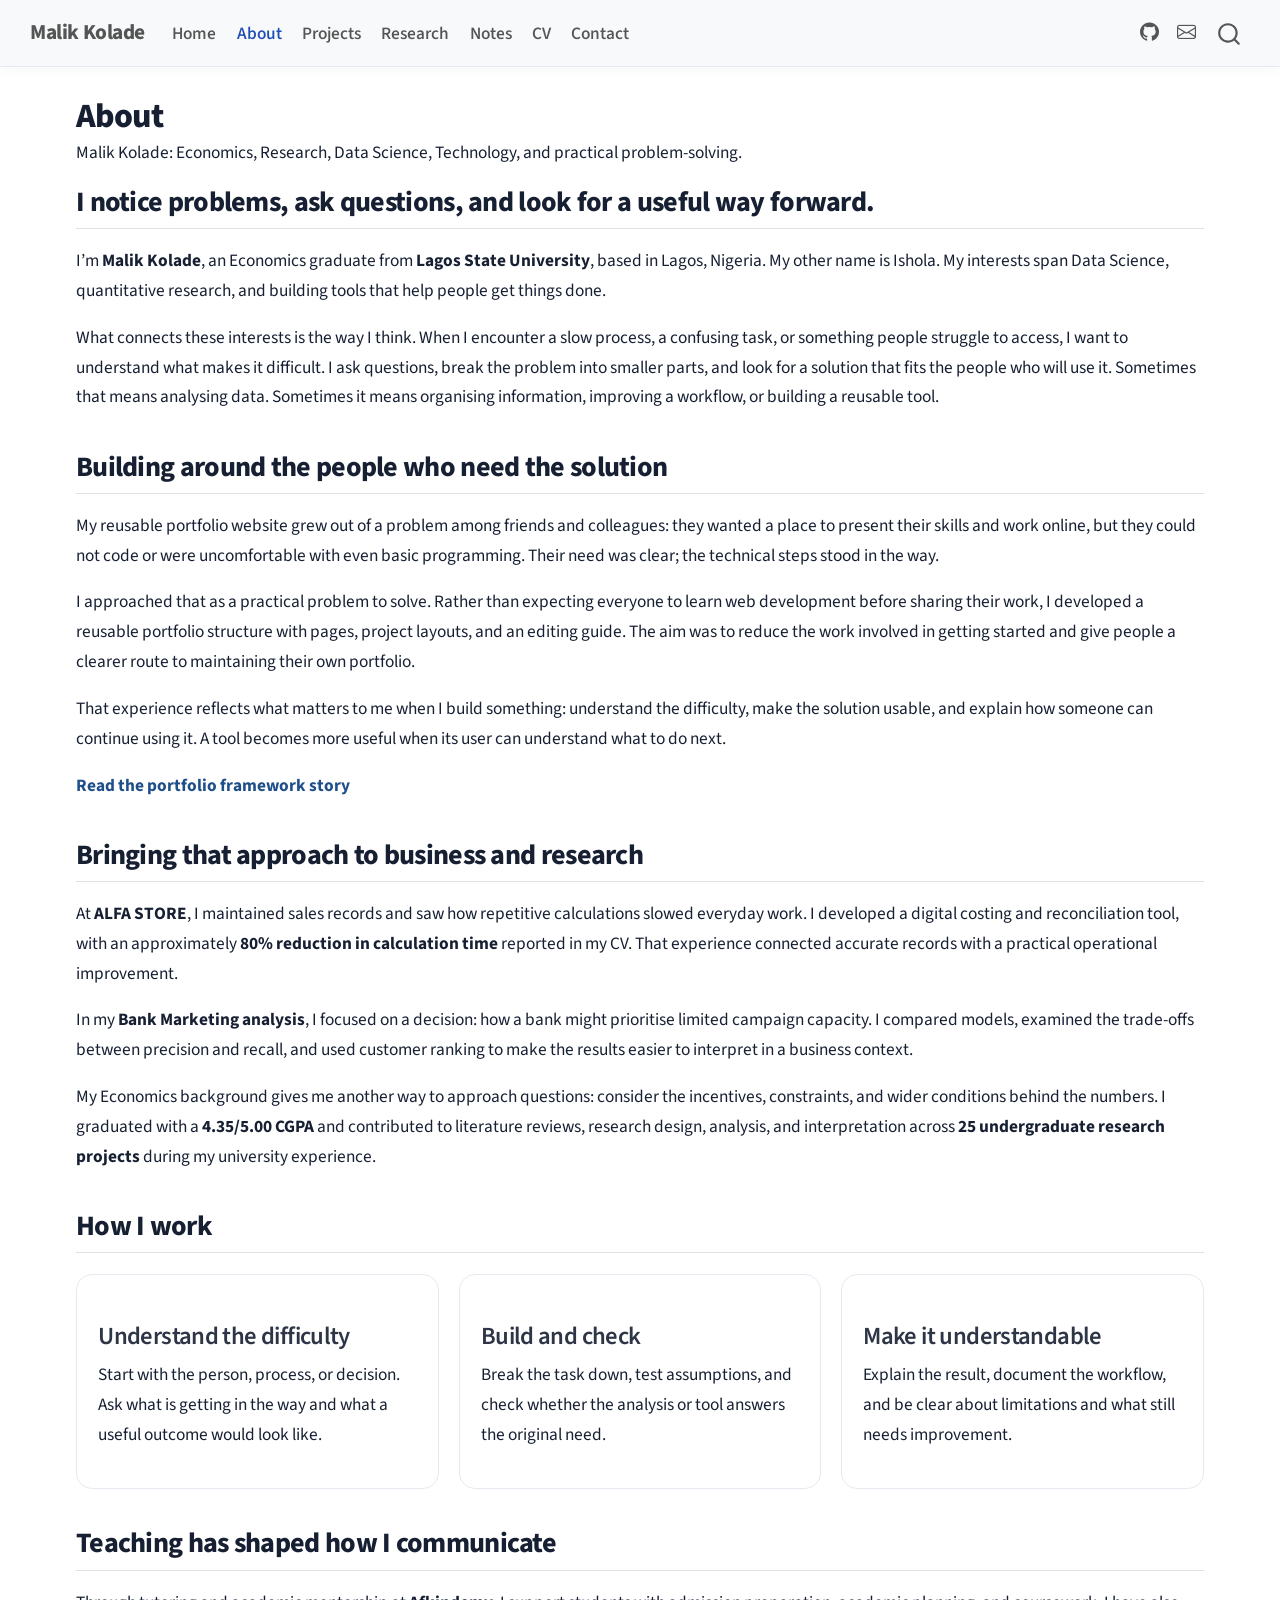
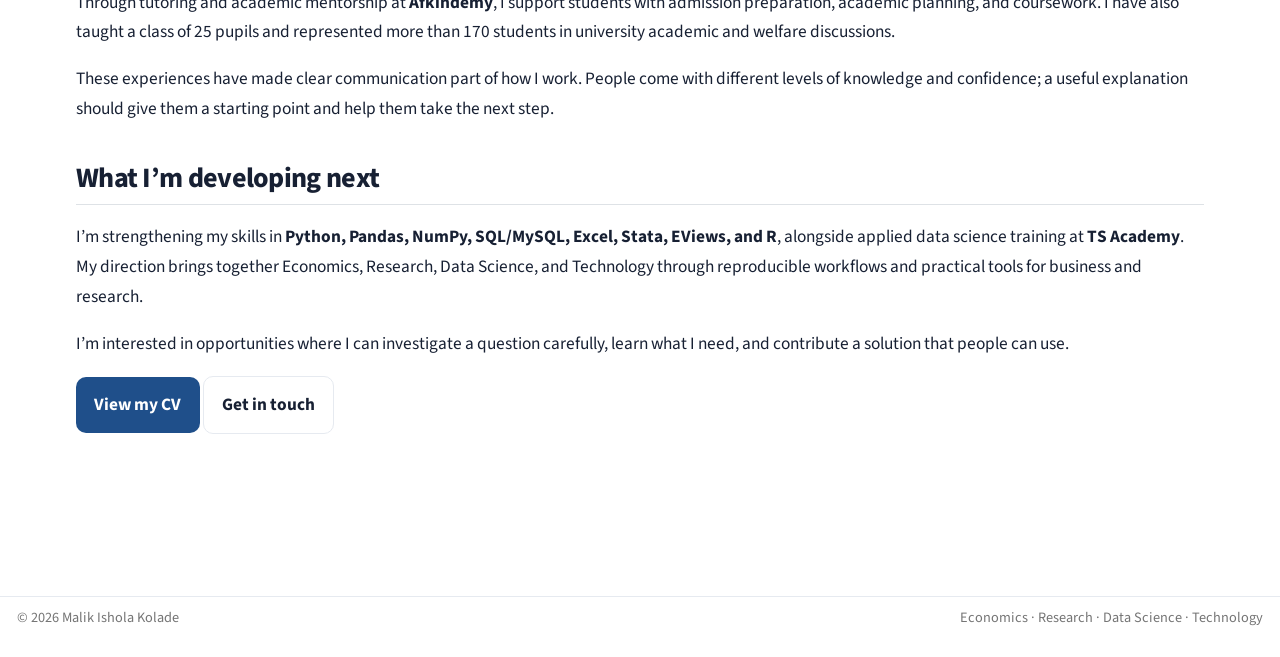
==== commit c846183b: "Built site for gh-pages" ====
--- a/about.html
+++ b/about.html
@@ -6,7 +6,7 @@
 
 <meta name="viewport" content="width=device-width, initial-scale=1.0, user-scalable=yes">
 
-<meta name="description" content="Malik Kolade: economics, data, and practical problem-solving.">
+<meta name="description" content="Malik Kolade: Economics, Research, Data Science, Technology, and practical problem-solving.">
 
 <title>About – Malik Kolade</title>
 <style>
@@ -159,7 +159,7 @@
 
 <div>
   <div class="description">
-    Malik Kolade: economics, data, and practical problem-solving.
+    Malik Kolade: Economics, Research, Data Science, Technology, and practical problem-solving.
   </div>
 </div>
 
@@ -178,7 +178,7 @@
 
 <section id="i-notice-problems-ask-questions-and-look-for-a-useful-way-forward." class="level2">
 <h2 class="anchored" data-anchor-id="i-notice-problems-ask-questions-and-look-for-a-useful-way-forward.">I notice problems, ask questions, and look for a useful way forward.</h2>
-<p>I’m <strong>Malik Kolade</strong>, an Economics graduate from <strong>Lagos State University</strong>, based in Lagos, Nigeria. My other name is Ishola. My interests span data analytics, quantitative research, and building tools that help people get things done.</p>
+<p>I’m <strong>Malik Kolade</strong>, an Economics graduate from <strong>Lagos State University</strong>, based in Lagos, Nigeria. My other name is Ishola. My interests span Data Science, quantitative research, and building tools that help people get things done.</p>
 <p>What connects these interests is the way I think. When I encounter a slow process, a confusing task, or something people struggle to access, I want to understand what makes it difficult. I ask questions, break the problem into smaller parts, and look for a solution that fits the people who will use it. Sometimes that means analysing data. Sometimes it means organising information, improving a workflow, or building a reusable tool.</p>
 </section>
 <section id="building-around-the-people-who-need-the-solution" class="level2">
@@ -218,7 +218,7 @@
 </section>
 <section id="what-im-developing-next" class="level2">
 <h2 class="anchored" data-anchor-id="what-im-developing-next">What I’m developing next</h2>
-<p>I’m strengthening my skills in <strong>Python, Pandas, NumPy, SQL/MySQL, Excel, Stata, EViews, and R</strong>, alongside applied data science training at <strong>TS Academy</strong>. My direction is to combine sound analysis with reproducible workflows and practical tools for business and research.</p>
+<p>I’m strengthening my skills in <strong>Python, Pandas, NumPy, SQL/MySQL, Excel, Stata, EViews, and R</strong>, alongside applied data science training at <strong>TS Academy</strong>. My direction brings together Economics, Research, Data Science, and Technology through reproducible workflows and practical tools for business and research.</p>
 <p>I’m interested in opportunities where I can investigate a question carefully, learn what I need, and contribute a solution that people can use.</p>
 <p><a href="./cv.html" class="btn-primary-custom">View my CV</a> <a href="./contact.html" class="btn-secondary-custom">Get in touch</a></p>
 
@@ -641,7 +641,7 @@
       &nbsp;
     </div>
     <div class="nav-footer-right">
-<p>Economics · Data · Research</p>
+<p>Economics · Research · Data Science · Technology</p>
 </div>
   </div>
 </footer>
